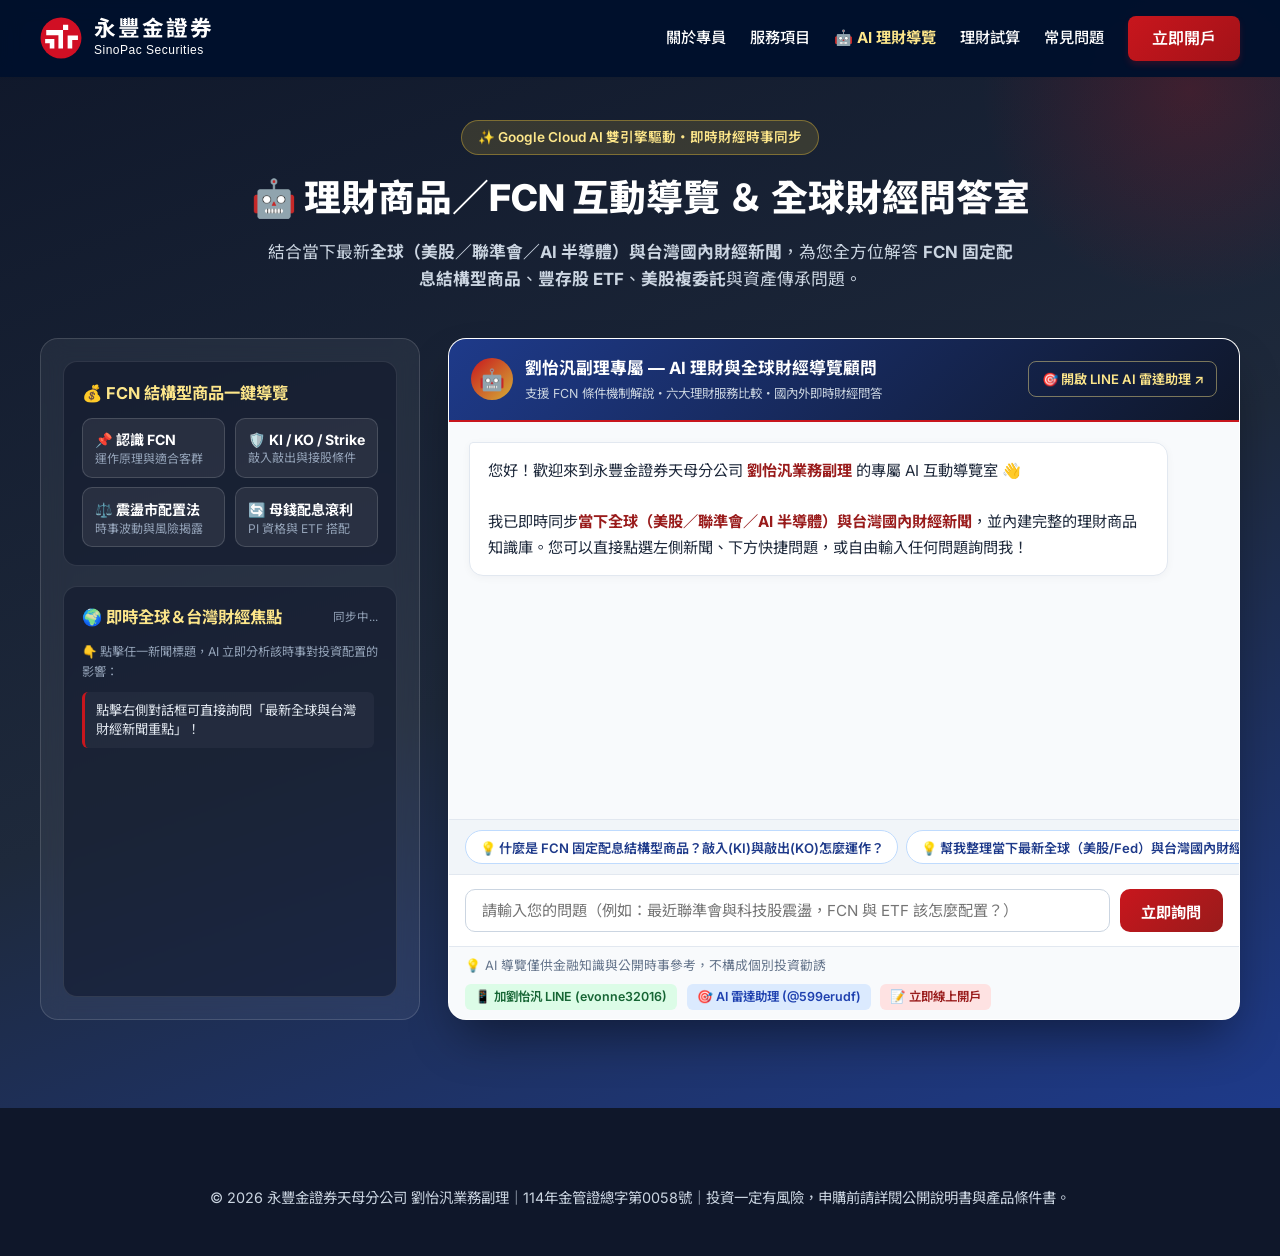
==== ai_advisor.html @ 530263ec "feat: add AI Radar Assistant hero CTA, inline & fullpage FCN/news AI advisor, and subpage widget" ====
<!DOCTYPE html>
<html lang="zh-TW">
<head>
    <meta charset="utf-8"/>
    <meta content="width=device-width, initial-scale=1.0" name="viewport"/>
    <title>AI 理財商品／FCN 互動導覽 ＆ 全球財經時事問答 | 永豐金證券天母分公司 - 劉怡汎業務副理</title>
    <meta content="永豐金證券天母分公司劉怡汎業務副理專屬 AI 理財互動導覽室。即時整合全球與台灣最新財經新聞時事，深度解析 FCN 固定配息結構型商品（KI敲入/KO敲出/執行價機制）、豐存股 ETF 定期定額與海外美股複委託。" name="description"/>
    <link href="https://fonts.googleapis.com" rel="preconnect"/>
    <link crossorigin="" href="https://fonts.gstatic.com" rel="preconnect"/>
    <link href="https://fonts.googleapis.com/css2?family=Inter:wght@400;500;600;800&amp;family=Noto+Sans+TC:wght@400;500;700;900&amp;display=swap" rel="stylesheet"/>
    <link href="styles.css" rel="stylesheet"/>
    <link href="advisor_ai.css" rel="stylesheet"/>
    <link rel="canonical" href="https://howard7199.github.io/financial-advisor/ai_advisor.html"/>
</head>
<body>
    <nav class="navbar" id="navbar">
        <div class="nav-container">
            <a class="logo-link" href="index.html" style="display: flex; align-items: center; text-decoration: none; gap: 12px;">
                <img alt="永豐金證券" src="images/sinopac_logo.svg" style="height: 42px;"/>
                <div style="display: flex; flex-direction: column; justify-content: center; align-items: flex-start;">
                    <span style="font-weight: 700; font-size: 1.35rem; color: #ffffff; letter-spacing: 2px; line-height: 1.1;">永豐金證券</span>
                    <span style="font-size: 0.75rem; color: #ffffff; letter-spacing: 0.5px; font-weight: 500; font-family: 'Arial', sans-serif;">SinoPac Securities</span>
                </div>
            </a>
            <div class="nav-menu" id="navMenu">
                <a class="nav-link" href="index.html#about">關於專員</a>
                <a class="nav-link" href="index.html#services">服務項目</a>
                <a class="nav-link nav-ai-link" href="ai_advisor.html">🤖 AI 理財導覽</a>
                <a class="nav-link" href="index.html#calculator">理財試算</a>
                <a class="nav-link" href="index.html#faq">常見問題</a>
                <a class="nav-cta" href="online_open.html">立即開戶</a>
            </div>
        </div>
    </nav>

    <section class="ai-advisor-section" id="inline-ai-chat" style="padding-top: 7.5rem; min-height: calc(100vh - 120px);">
        <div class="container">
            <div class="ai-advisor-header">
                <div class="ai-advisor-badge">✨ Google Cloud AI 雙引擎驅動・即時財經時事同步</div>
                <h1 class="ai-advisor-title">🤖 理財商品／FCN 互動導覽 ＆ 全球財經問答室</h1>
                <p class="ai-advisor-subtitle">
                    結合當下最新<strong>全球（美股／聯準會／AI 半導體）與台灣國內財經新聞</strong>，為您全方位解答 <strong>FCN 固定配息結構型商品</strong>、<strong>豐存股 ETF</strong>、<strong>美股複委託</strong>與資產傳承問題。
                </p>
            </div>

            <div class="ai-workspace-grid">
                <div class="ai-side-panel">
                    <div class="ai-panel-card">
                        <h3>💰 FCN 結構型商品一鍵導覽</h3>
                        <div class="fcn-mini-terms">
                            <button type="button" class="fcn-term-btn" data-ai-prompt="請用白話文完整介紹什麼是 FCN 固定配息結構型商品？適合什麼樣的投資人與市場環境？">
                                <strong>📌 認識 FCN</strong>
                                <span>運作原理與適合客群</span>
                            </button>
                            <button type="button" class="fcn-term-btn" data-ai-prompt="請詳細解釋 FCN 的執行價(Strike)、敲出價(KO提前出場)與敲入價(KI下限保護)分別是什麼意思？什麼情況下會接到股票？">
                                <strong>🛡️ KI / KO / Strike</strong>
                                <span>敲入敲出與接股條件</span>
                            </button>
                            <button type="button" class="fcn-term-btn" data-ai-prompt="在近期全球科技股與聯準會利率震盪環境下，配置 FCN 在挑選連結標的與設定 KI 保護價時要注意什麼風險？">
                                <strong>⚖️ 震盪市配置法</strong>
                                <span>時事波動與風險揭露</span>
                            </button>
                            <button type="button" class="fcn-term-btn" data-ai-prompt="什麼是把 FCN 每月配息轉投入豐存股定期定額的『母錢領息、子錢滾利』雙引擎策略？申購 FCN 需要什麼專業投資人(PI)資格？">
                                <strong>🔄 母錢配息滾利</strong>
                                <span>PI 資格與 ETF 搭配</span>
                            </button>
                        </div>
                    </div>

                    <div class="ai-panel-card" style="flex:1;">
                        <h3>
                            <span>🌍 即時全球＆台灣財經焦點</span>
                            <span id="live-news-stamp" style="font-size:0.72rem;color:#94A3B8;font-weight:400;">同步中...</span>
                        </h3>
                        <p style="margin:0 0 0.65rem 0;font-size:0.76rem;color:#94A3B8;">👇 點擊任一新聞標題，AI 立即分析該時事對投資配置的影響：</p>
                        <div class="news-live-list" id="live-news-list">
                            <div class="news-live-item">正在載入最新美股、聯準會與台股即時新聞...</div>
                        </div>
                    </div>
                </div>

                <div class="ai-chat-card" style="height: 680px;">
                    <div class="ai-chat-topbar">
                        <div class="ai-chat-topbar-info">
                            <div class="ai-avatar-circle">🤖</div>
                            <div>
                                <h4>劉怡汎副理專屬 — AI 理財與全球財經導覽顧問</h4>
                                <p>支援 FCN 條件機制解說・六大理財服務比較・國內外即時財經問答</p>
                            </div>
                        </div>
                        <a href="https://line.me/R/ti/p/@599erudf" target="_blank" rel="noopener" class="ai-fullscreen-link">🎯 開啟 LINE AI 雷達助理 ↗</a>
                    </div>

                    <div class="ai-messages-box" id="inline-ai-messages">
                        <div class="ai-msg ai-msg-bot">
                            您好！歡迎來到永豐金證券天母分公司 <strong>劉怡汎業務副理</strong> 的專屬 AI 互動導覽室 👋<br><br>
                            我已即時同步<strong>當下全球（美股／聯準會／AI 半導體）與台灣國內財經新聞</strong>，並內建完整的理財商品知識庫。您可以直接點選左側新聞、下方快捷問題，或自由輸入任何問題詢問我！
                        </div>
                    </div>

                    <div class="ai-chips-bar" id="inline-ai-chips"></div>

                    <div class="ai-input-area">
                        <input type="text" class="ai-input-field" id="inline-ai-input" placeholder="請輸入您的問題（例如：最近聯準會與科技股震盪，FCN 與 ETF 該怎麼配置？）" />
                        <button type="button" class="ai-send-btn" id="inline-ai-send">立即詢問</button>
                    </div>

                    <div class="ai-bottom-actions">
                        <span style="color:#64748B;">💡 AI 導覽僅供金融知識與公開時事參考，不構成個別投資勸誘</span>
                        <div class="ai-bottom-links">
                            <a class="ai-mini-cta ai-mini-cta-line" href="https://line.me/ti/p/~evonne32016" target="_blank" rel="noopener">📱 加劉怡汎 LINE (evonne32016)</a>
                            <a class="ai-mini-cta ai-mini-cta-radar" href="https://line.me/R/ti/p/@599erudf" target="_blank" rel="noopener">🎯 AI 雷達助理 (@599erudf)</a>
                            <a class="ai-mini-cta ai-mini-cta-open" href="online_open.html">📝 立即線上開戶</a>
                        </div>
                    </div>
                </div>
            </div>
        </div>
    </section>

    <footer class="footer">
        <div class="container">
            <div class="footer-bottom" style="border-top:none;padding-top:0;">
                <p>© 2026 永豐金證券天母分公司 劉怡汎業務副理｜114年金管證總字第0058號｜投資一定有風險，申購前請詳閱公開說明書與產品條件書。</p>
            </div>
        </div>
    </footer>

    <script src="advisor_ai.js"></script>
</body>
</html>
---- styles.css ----
/* --- Global & Typography --- */
:root {
    --primary-red: #C8161D;
    --primary-red-hover: #A31218;
    --primary-blue: #1E3A8A; /* Deep Blue for contrast/trust */
    --accent-gold: #D4AF37;  /* Gold for premium feel */
    --bg-light: #F8FAFC;
    --bg-white: #FFFFFF;
    --text-main: #1F2937;
    --text-muted: #6B7280;
    --glass-bg: rgba(255, 255, 255, 0.85);
    --glass-border: rgba(255, 255, 255, 0.3);
    --shadow-soft: 0 10px 25px -5px rgba(0, 0, 0, 0.05), 0 8px 10px -6px rgba(0, 0, 0, 0.01);
    --shadow-hover: 0 20px 25px -5px rgba(0, 0, 0, 0.1), 0 10px 10px -5px rgba(0, 0, 0, 0.04);
}

html {
    scroll-behavior: smooth;
}

body {
    font-family: 'Inter', 'Noto Sans TC', sans-serif;
    margin: 0;
    padding: 0;
    background-color: var(--bg-light);
    color: var(--text-main);
    line-height: 1.6;
}

.container {
    max-width: 1200px;
    margin: 0 auto;
    padding: 0 20px;
}

/* Glassmorphism Utilities */
.glass {
    background: var(--glass-bg);
    backdrop-filter: blur(12px);
    -webkit-backdrop-filter: blur(12px);
    border: 1px solid var(--glass-border);
}

/* --- Navigation --- */
.navbar {
    position: fixed;
    width: 100%;
    top: 0;
    z-index: 1000;
    transition: all 0.3s ease;
    background: rgba(0, 17, 44, 0.98);
    backdrop-filter: blur(10px);
    box-shadow: 0 1px 3px rgba(0,0,0,0.05);
}

.nav-container {
    display: flex;
    justify-content: space-between;
    align-items: center;
    padding: 1rem 2rem;
    max-width: 1200px;
    margin: 0 auto;
}

.logo-img-small {
    height: 45px;
    width: auto;
}

.nav-menu {
    display: flex;
    align-items: center;
    gap: 1.5rem;
}

.nav-link {
    color: #ffffff;
    text-decoration: none;
    font-weight: 500;
    font-size: 0.95rem;
    transition: color 0.3s ease;
    position: relative;
}

.nav-link::after {
    content: '';
    position: absolute;
    width: 0;
    height: 2px;
    bottom: -4px;
    left: 0;
    background-color: var(--primary-red);
    transition: width 0.3s ease;
}

.nav-link:hover {
    color: #f1f5f9;
}

.nav-link:hover::after {
    width: 100%;
}

.nav-cta {
    background: linear-gradient(135deg, var(--primary-red) 0%, var(--primary-red-hover) 100%);
    color: #fff;
    padding: 0.6rem 1.5rem;
    border-radius: 8px;
    text-decoration: none;
    font-weight: 600;
    box-shadow: 0 4px 6px rgba(200, 22, 29, 0.2);
    transition: transform 0.3s ease, box-shadow 0.3s ease;
}

.nav-cta:hover {
    transform: translateY(-2px);
    box-shadow: 0 6px 12px rgba(200, 22, 29, 0.3);
    color: #fff;
}

/* --- Hero Section --- */
.hero {
    position: relative;
    padding: 10rem 0 6rem;
    background: linear-gradient(135deg, #ffffff 0%, #f0f4f8 100%);
    overflow: hidden;
}

.hero::before {
    content: '';
    position: absolute;
    top: -10%;
    right: -5%;
    width: 500px;
    height: 500px;
    background: radial-gradient(circle, rgba(30, 58, 138, 0.05) 0%, transparent 70%);
    border-radius: 50%;
    z-index: 0;
}

.hero-content {
    position: relative;
    z-index: 1;
    display: flex;
    align-items: center;
    justify-content: space-between;
    gap: 4rem;
}

.hero-text {
    flex: 1;
    max-width: 600px;
    animation: fadeUp 0.8s ease-out;
}

.hero-badges {
    margin-bottom: 1rem;
    display: flex;
    gap: 0.5rem;
}

.badge {
    padding: 0.3rem 0.8rem;
    border-radius: 20px;
    font-size: 0.8rem;
    font-weight: 600;
}

.badge-sinopac { background-color: rgba(200, 22, 29, 0.1); color: var(--primary-red); }
.badge-tianmu { background-color: rgba(30, 58, 138, 0.1); color: var(--primary-blue); }
.badge-service { background-color: rgba(212, 175, 55, 0.15); color: #B49020; }

.hero-title {
    margin: 0 0 1.5rem 0;
}

.title-highlight {
    display: block;
    font-size: 1.2rem;
    color: var(--primary-blue);
    font-weight: 600;
    margin-bottom: 0.5rem;
    letter-spacing: 1px;
}

.title-main {
    display: block;
    font-size: 3.5rem;
    font-weight: 800;
    color: var(--text-main);
    line-height: 1.2;
    background: linear-gradient(to right, var(--primary-blue), var(--primary-red));
    -webkit-background-clip: text;
    -webkit-text-fill-color: transparent;
}

.title-sub {
    display: block;
    font-size: 1.5rem;
    color: var(--text-muted);
    margin-top: 0.5rem;
    font-weight: 500;
}

.hero-description {
    font-size: 1.1rem;
    color: var(--text-muted);
    margin-bottom: 2rem;
}

.hero-contact {
    display: flex;
    flex-wrap: wrap;
    gap: 1.5rem;
    margin-bottom: 2.5rem;
    background: rgba(255,255,255,0.6);
    padding: 1rem;
    border-radius: 12px;
    border: 1px solid rgba(255,255,255,0.8);
}

.contact-item {
    display: flex;
    align-items: center;
    gap: 0.5rem;
}

.contact-item a {
    color: var(--text-main);
    text-decoration: none;
    font-weight: 500;
    transition: color 0.3s ease;
}

.contact-item a:hover {
    color: var(--primary-red);
}

.hero-cta {
    display: flex;
    gap: 1rem;
}

.btn {
    padding: 0.8rem 2rem;
    border-radius: 8px;
    font-weight: 600;
    text-decoration: none;
    text-align: center;
    transition: all 0.3s ease;
    cursor: pointer;
    display: inline-block;
}

.btn-primary {
    background: linear-gradient(135deg, var(--primary-red), var(--primary-red-hover));
    color: #fff;
    box-shadow: 0 4px 10px rgba(200, 22, 29, 0.25);
    border: none;
}

.btn-primary:hover {
    transform: translateY(-3px);
    box-shadow: 0 6px 15px rgba(200, 22, 29, 0.35);
}

.btn-outline {
    background: transparent;
    color: var(--primary-blue);
    border: 2px solid var(--primary-blue);
}

.btn-outline:hover {
    background: var(--primary-blue);
    color: #fff;
}

.hero-image {
    flex: 1;
    display: flex;
    justify-content: center;
    position: relative;
    animation: fadeIn 1s ease-out 0.3s both;
}

.image-container {
    position: relative;
    width: 100%;
    max-width: 450px;
}

.image-container::after {
    content: '';
    position: absolute;
    bottom: -20px;
    right: -20px;
    width: 100%;
    height: 100%;
    border: 2px solid var(--accent-gold);
    border-radius: 20px;
    z-index: -1;
}

.portrait-image {
    width: 100%;
    border-radius: 20px;
    box-shadow: var(--shadow-hover);
    object-fit: cover;
}

/* --- About Section --- */
.about {
    padding: 6rem 0;
    background-color: var(--bg-white);
}

.section-header {
    text-align: center;
    margin-bottom: 4rem;
}

.section-title {
    font-size: 2.5rem;
    color: var(--primary-blue);
    margin-bottom: 1rem;
    position: relative;
    display: inline-block;
}

.section-title::after {
    content: '';
    position: absolute;
    bottom: -10px;
    left: 50%;
    transform: translateX(-50%);
    width: 60px;
    height: 3px;
    background-color: var(--primary-red);
    border-radius: 2px;
}

.section-subtitle {
    font-size: 1.1rem;
    color: var(--text-muted);
}

.about-grid {
    display: grid;
    grid-template-columns: 1fr 1fr;
    gap: 4rem;
    align-items: center;
}

.timeline-box {
    background: var(--bg-light);
    border-radius: 16px;
    padding: 2.5rem;
    box-shadow: var(--shadow-soft);
    border-left: 4px solid var(--accent-gold);
}

.timeline-item {
    margin-bottom: 1.5rem;
    position: relative;
    padding-left: 2rem;
}

.timeline-item::before {
    content: '✦';
    position: absolute;
    left: 0;
    top: 0;
    color: var(--accent-gold);
}

.timeline-item h4 {
    margin: 0 0 0.5rem 0;
    color: var(--primary-blue);
    font-size: 1.1rem;
}

.timeline-item p {
    margin: 0;
    color: var(--text-muted);
    font-size: 0.95rem;
}

/* --- Services Section --- */
.services {
    padding: 6rem 0;
    background-color: var(--bg-light);
}

.services-grid {
    display: grid;
    grid-template-columns: repeat(auto-fit, minmax(320px, 1fr));
    gap: 2.5rem;
}

.service-card {
    background: var(--bg-white);
    padding: 2.5rem;
    border-radius: 16px;
    box-shadow: var(--shadow-soft);
    transition: all 0.4s ease;
    border-top: 4px solid transparent;
    display: flex;
    flex-direction: column;
}

.service-card:hover {
    transform: translateY(-10px);
    box-shadow: var(--shadow-hover);
    border-top-color: var(--primary-red);
}

.service-icon {
    font-size: 3rem;
    margin-bottom: 1.5rem;
    display: inline-block;
    padding: 1rem;
    background: rgba(30, 58, 138, 0.05);
    border-radius: 12px;
}

.service-title {
    font-size: 1.4rem;
    color: var(--primary-blue);
    margin-top: 0;
    margin-bottom: 1rem;
}

.service-description {
    color: var(--text-muted);
    margin-bottom: 1.5rem;
    flex-grow: 1;
}

.service-features {
    list-style: none;
    padding: 0;
    margin-bottom: 2rem;
}

.service-features li {
    margin-bottom: 0.5rem;
    color: var(--text-main);
    font-size: 0.95rem;
    display: flex;
    align-items: center;
    gap: 0.5rem;
}

.service-features li::before {
    content: '✓';
    color: var(--primary-red);
    font-weight: bold;
}

/* --- Calculator Section --- */
.calculator-section {
    padding: 6rem 0;
    background: linear-gradient(135deg, var(--primary-blue), #1e293b);
    color: #fff;
}

.calculator-wrapper {
    background: rgba(255, 255, 255, 0.1);
    backdrop-filter: blur(10px);
    border-radius: 20px;
    padding: 3rem;
    border: 1px solid rgba(255, 255, 255, 0.2);
    display: grid;
    grid-template-columns: 1fr 1fr;
    gap: 4rem;
    align-items: center;
}

.calc-info h2 {
    font-size: 2.2rem;
    margin-bottom: 1rem;
}

.calc-info p {
    color: #cbd5e1;
    font-size: 1.1rem;
    margin-bottom: 2rem;
}

.calc-form {
    background: #fff;
    padding: 2rem;
    border-radius: 16px;
    color: var(--text-main);
}

.form-group {
    margin-bottom: 1.5rem;
}

.form-group label {
    display: block;
    font-weight: 600;
    margin-bottom: 0.5rem;
}

.form-group input {
    width: 100%;
    padding: 0.8rem;
    border: 1px solid #e2e8f0;
    border-radius: 8px;
    font-size: 1rem;
    box-sizing: border-box;
}

#calc-result {
    margin-top: 1.5rem;
    padding: 1.5rem;
    background: rgba(30, 58, 138, 0.05);
    border-radius: 8px;
    text-align: center;
    font-size: 1.2rem;
    font-weight: bold;
    color: var(--primary-red);
}

/* --- FAQ Section --- */
.faq-section {
    padding: 6rem 0;
    background-color: var(--bg-white);
}

.faq-container {
    max-width: 800px;
    margin: 0 auto;
}

.faq-item {
    border-bottom: 1px solid #e2e8f0;
    padding: 1.5rem 0;
}

.faq-question {
    font-size: 1.2rem;
    font-weight: 600;
    color: var(--primary-blue);
    cursor: pointer;
    display: flex;
    justify-content: space-between;
    align-items: center;
}

.faq-answer {
    max-height: 0;
    overflow: hidden;
    transition: max-height 0.3s ease;
    color: var(--text-muted);
    margin-top: 0;
}

.faq-item.active .faq-answer {
    max-height: 200px;
    margin-top: 1rem;
}

.faq-item.active .faq-toggle {
    transform: rotate(45deg);
}

.faq-toggle {
    transition: transform 0.3s ease;
    font-size: 1.5rem;
    color: var(--primary-red);
}

/* --- Footer --- */
.footer {
    background-color: #0f172a;
    color: #cbd5e1;
    padding: 4rem 0 2rem;
}

.footer-content {
    display: grid;
    grid-template-columns: repeat(auto-fit, minmax(250px, 1fr));
    gap: 3rem;
    margin-bottom: 3rem;
}

.footer-section h4 {
    color: #fff;
    font-size: 1.2rem;
    margin-bottom: 1.5rem;
}

.footer-section a {
    color: #cbd5e1;
    text-decoration: none;
    transition: color 0.3s ease;
    display: block;
    margin-bottom: 0.5rem;
}

.footer-section a:hover {
    color: var(--accent-gold);
}

.footer-bottom {
    text-align: center;
    border-top: 1px solid rgba(255,255,255,0.1);
    padding-top: 2rem;
    font-size: 0.9rem;
}

/* --- Animations --- */
@keyframes fadeUp {
    from { opacity: 0; transform: translateY(20px); }
    to { opacity: 1; transform: translateY(0); }
}

@keyframes fadeIn {
    from { opacity: 0; }
    to { opacity: 1; }
}

/* --- Responsive --- */
@media (max-width: 992px) {
    .nav-menu {
        display: none;
    }
    .hero-content, .about-grid, .calculator-wrapper {
        flex-direction: column;
        grid-template-columns: 1fr;
    }
    .title-main { font-size: 2.8rem; }
    .hero { padding: 8rem 0 4rem; }
}


/* --- Premium Sub-page Styles --- */
.product-page-hero {
    padding: 6rem 0 6rem;
    background: linear-gradient(135deg, var(--primary-blue) 0%, #0f172a 100%);
    color: #fff;
    text-align: center;
    position: relative;
    overflow: hidden;
    margin-top: -100px; /* offset the body padding */
}

.product-page-hero::before {
    content: '';
    position: absolute;
    top: -50%;
    left: -10%;
    width: 400px;
    height: 400px;
    background: radial-gradient(circle, rgba(200, 22, 29, 0.2) 0%, transparent 70%);
    border-radius: 50%;
}

.product-page-hero-title {
    font-size: 3rem;
    font-weight: 800;
    margin-bottom: 1rem;
    position: relative;
    z-index: 1;
}

.product-page-hero-subtitle {
    font-size: 1.2rem;
    color: #cbd5e1;
    position: relative;
    z-index: 1;
}

.product-page-main {
    margin-top: -4rem;
    position: relative;
    z-index: 10;
    margin-bottom: 6rem;
}

.product-page-content-card {
    background: var(--bg-white);
    padding: 4rem;
    border-radius: 20px;
    box-shadow: 0 25px 50px -12px rgba(0, 0, 0, 0.1);
    border: 1px solid rgba(255, 255, 255, 0.8);
}

.product-page-h3 {
    font-size: 1.8rem;
    color: var(--primary-blue);
    margin-top: 3rem;
    margin-bottom: 1.5rem;
    padding-bottom: 0.5rem;
    border-bottom: 2px solid #e2e8f0;
    position: relative;
}

.product-page-h3::after {
    content: '';
    position: absolute;
    left: 0;
    bottom: -2px;
    width: 60px;
    height: 2px;
    background-color: var(--primary-red);
}

.product-page-text {
    font-size: 1.1rem;
    color: var(--text-muted);
    line-height: 1.8;
    margin-bottom: 1.5rem;
}

.product-page-ul {
    list-style: none;
    padding: 0;
    margin-bottom: 2rem;
}

.product-page-ul li {
    position: relative;
    padding-left: 2rem;
    margin-bottom: 1rem;
    font-size: 1.05rem;
    color: var(--text-main);
    line-height: 1.6;
}

.product-page-ul li::before {
    content: '✓';
    position: absolute;
    left: 0;
    color: var(--primary-red);
    font-weight: bold;
    font-size: 1.2rem;
}

.product-page-image {
    width: 100%;
    max-width: 800px;
    border-radius: 12px;
    box-shadow: var(--shadow-soft);
    margin: 2rem auto;
    display: block;
}

.product-page-cta {
    text-align: center;
    margin-top: 4rem;
    padding-top: 3rem;
    border-top: 1px solid #e2e8f0;
}

.product-page-cta h3 {
    font-size: 1.5rem;
    color: var(--primary-blue);
    margin-bottom: 1.5rem;
}

@media (max-width: 768px) {
    .product-page-content-card {
        padding: 2rem;
    }
    .product-page-hero-title {
        font-size: 2.2rem;
    }
}

/* --- ETF Page Specific Styles --- */
.premium-table-wrapper {
    overflow-x: auto;
    margin: 2rem 0;
    border-radius: 12px;
    box-shadow: 0 4px 15px rgba(0, 0, 0, 0.05);
    border: 1px solid #e2e8f0;
}
.premium-table {
    width: 100%;
    border-collapse: collapse;
    background: white;
}
.premium-table th {
    background: linear-gradient(135deg, var(--primary-blue), #2a4365);
    color: white;
    padding: 1.2rem 1rem;
    text-align: left;
    font-weight: 600;
}
.premium-table td {
    padding: 1.2rem 1rem;
    border-bottom: 1px solid #e2e8f0;
    color: #334155;
    font-size: 1.05rem;
}
.premium-table tr:last-child td {
    border-bottom: none;
}
.premium-table tr:hover td {
    background-color: #f8fafc;
}
.rank-badge {
    display: inline-block;
    width: 32px;
    height: 32px;
    line-height: 32px;
    text-align: center;
    border-radius: 50%;
    background: var(--primary-red);
    color: white;
    font-weight: bold;
}
.rank-1 { background: #D4AF37; } /* Gold */
.rank-2 { background: #94a3b8; } /* Silver */
.rank-3 { background: #CD7F32; } /* Bronze */
.ticker {
    font-weight: 700;
    color: var(--primary-blue);
    background: #f1f5f9;
    padding: 0.2rem 0.5rem;
    border-radius: 4px;
    margin-right: 8px;
}

/* --- Step Timeline --- */
.timeline {
    position: relative;
    max-width: 800px;
    margin: 3rem 0;
    padding: 0;
    list-style: none;
}
.timeline::before {
    content: '';
    position: absolute;
    top: 0;
    bottom: 0;
    left: 20px;
    width: 4px;
    background: #e2e8f0;
    border-radius: 4px;
}
.timeline-item {
    position: relative;
    padding-left: 60px;
    margin-bottom: 2.5rem;
}
.timeline-item:last-child {
    margin-bottom: 0;
}
.timeline-icon {
    position: absolute;
    left: 0;
    top: 0;
    width: 44px;
    height: 44px;
    background: var(--primary-red);
    border-radius: 50%;
    display: flex;
    align-items: center;
    justify-content: center;
    color: white;
    font-weight: bold;
    font-size: 1.2rem;
    box-shadow: 0 0 0 4px white, inset 0 2px 0 rgba(0,0,0,0.08);
}
.timeline-content {
    background: #f8fafc;
    padding: 1.5rem;
    border-radius: 12px;
    border: 1px solid #e2e8f0;
    position: relative;
}
.timeline-content::before {
    content: '';
    position: absolute;
    top: 16px;
    left: -8px;
    width: 16px;
    height: 16px;
    background: #f8fafc;
    border-left: 1px solid #e2e8f0;
    border-bottom: 1px solid #e2e8f0;
    transform: rotate(45deg);
}
.timeline-title {
    font-size: 1.2rem;
    color: var(--primary-blue);
    margin-bottom: 0.5rem;
    font-weight: 700;
}

.logo-img-small { height: 35px; width: auto; object-fit: contain; vertical-align: middle; margin-top: 5px; }

/* Fix for left-aligned section titles in product pages */
.product-page-content-card .section-title {
    display: block;
    text-align: left;
}

.product-page-content-card .section-title::after {
    left: 0;
    transform: none;
    background: linear-gradient(90deg, var(--primary-gold), transparent);
    width: 120px;
    height: 4px;
}
---- advisor_ai.css ----
/* === 永豐金證券 劉怡汎業務副理 — AI 理財與 FCN 互動導覽樣式 === */

.hero-cta {
    flex-wrap: wrap;
}

.btn-ai-radar {
    background: linear-gradient(135deg, #1E3A8A 0%, #3730A3 65%, #0F766E 100%);
    color: #ffffff !important;
    border: 1px solid rgba(212, 175, 55, 0.55);
    box-shadow: 0 4px 14px rgba(30, 58, 138, 0.28);
    display: inline-flex;
    align-items: center;
    justify-content: center;
    gap: 0.45rem;
    position: relative;
}

.btn-ai-radar:hover {
    transform: translateY(-3px);
    box-shadow: 0 8px 20px rgba(30, 58, 138, 0.4);
    filter: brightness(1.06);
}

.nav-ai-link {
    color: #FDE68A !important;
    font-weight: 700 !important;
    display: inline-flex;
    align-items: center;
    gap: 4px;
}

/* --- 首頁與獨立頁 AI 互動導覽專區 --- */
.ai-advisor-section {
    padding: 5.5rem 0;
    background: linear-gradient(160deg, #0F172A 0%, #1E293B 55%, #1E3A8A 100%);
    color: #F8FAFC;
    position: relative;
    overflow: hidden;
}

.ai-advisor-section::before {
    content: '';
    position: absolute;
    top: -120px;
    right: -120px;
    width: 420px;
    height: 420px;
    background: radial-gradient(circle, rgba(200, 22, 29, 0.22) 0%, transparent 70%);
    border-radius: 50%;
    pointer-events: none;
}

.ai-advisor-header {
    text-align: center;
    margin-bottom: 2.8rem;
}

.ai-advisor-badge {
    display: inline-flex;
    align-items: center;
    gap: 6px;
    background: rgba(212, 175, 55, 0.18);
    color: #FDE68A;
    border: 1px solid rgba(212, 175, 55, 0.45);
    padding: 0.35rem 1rem;
    border-radius: 999px;
    font-size: 0.85rem;
    font-weight: 600;
    margin-bottom: 0.9rem;
}

.ai-advisor-title {
    font-size: 2.3rem;
    font-weight: 800;
    color: #FFFFFF;
    margin: 0 0 0.7rem 0;
}

.ai-advisor-subtitle {
    color: #CBD5E1;
    font-size: 1.05rem;
    max-width: 760px;
    margin: 0 auto;
}

.ai-workspace-grid {
    display: grid;
    grid-template-columns: 380px 1fr;
    gap: 1.75rem;
    align-items: stretch;
}

.ai-side-panel {
    background: rgba(255, 255, 255, 0.06);
    border: 1px solid rgba(255, 255, 255, 0.14);
    border-radius: 18px;
    padding: 1.4rem;
    display: flex;
    flex-direction: column;
    gap: 1.25rem;
    backdrop-filter: blur(12px);
}

.ai-panel-card {
    background: rgba(15, 23, 42, 0.55);
    border: 1px solid rgba(255, 255, 255, 0.1);
    border-radius: 14px;
    padding: 1.1rem;
}

.ai-panel-card h3 {
    margin: 0 0 0.75rem 0;
    font-size: 1.02rem;
    color: #FDE68A;
    display: flex;
    align-items: center;
    justify-content: space-between;
}

.fcn-mini-terms {
    display: grid;
    grid-template-columns: 1fr 1fr;
    gap: 0.6rem;
}

.fcn-term-btn {
    background: rgba(255, 255, 255, 0.07);
    border: 1px solid rgba(255, 255, 255, 0.15);
    border-radius: 10px;
    padding: 0.65rem 0.75rem;
    color: #F1F5F9;
    text-align: left;
    cursor: pointer;
    transition: all 0.2s ease;
    font-family: inherit;
}

.fcn-term-btn:hover {
    background: rgba(200, 22, 29, 0.28);
    border-color: rgba(248, 113, 113, 0.6);
    transform: translateY(-2px);
}

.fcn-term-btn strong {
    display: block;
    font-size: 0.88rem;
    color: #FFFFFF;
}

.fcn-term-btn span {
    font-size: 0.75rem;
    color: #94A3B8;
}

.news-live-list {
    display: flex;
    flex-direction: column;
    gap: 0.6rem;
    max-height: 290px;
    overflow-y: auto;
    padding-right: 4px;
}

.news-live-item {
    background: rgba(255, 255, 255, 0.04);
    border-left: 3px solid #C8161D;
    border-radius: 6px;
    padding: 0.55rem 0.7rem;
    font-size: 0.83rem;
    color: #E2E8F0;
    cursor: pointer;
    transition: background 0.2s ease;
    line-height: 1.45;
}

.news-live-item:hover {
    background: rgba(255, 255, 255, 0.12);
}

.news-live-cat {
    font-size: 0.72rem;
    color: #93C5FD;
    font-weight: 600;
    display: block;
    margin-bottom: 2px;
}

.ai-chat-card {
    background: #FFFFFF;
    color: #1E293B;
    border-radius: 18px;
    box-shadow: 0 25px 50px -12px rgba(0, 0, 0, 0.45);
    display: flex;
    flex-direction: column;
    height: 640px;
    overflow: hidden;
    border: 1px solid rgba(255, 255, 255, 0.2);
}

.ai-chat-topbar {
    background: linear-gradient(135deg, #1E3A8A 0%, #0F172A 100%);
    color: #FFFFFF;
    padding: 1rem 1.35rem;
    display: flex;
    align-items: center;
    justify-content: space-between;
    gap: 1rem;
    border-bottom: 2px solid #C8161D;
}

.ai-chat-topbar-info {
    display: flex;
    align-items: center;
    gap: 0.8rem;
}

.ai-avatar-circle {
    width: 42px;
    height: 42px;
    border-radius: 50%;
    background: linear-gradient(135deg, #C8161D, #D4AF37);
    display: flex;
    align-items: center;
    justify-content: center;
    font-size: 1.3rem;
    flex-shrink: 0;
}

.ai-chat-topbar h4 {
    margin: 0;
    font-size: 1.05rem;
    font-weight: 700;
}

.ai-chat-topbar p {
    margin: 2px 0 0 0;
    font-size: 0.78rem;
    color: #CBD5E1;
}

.ai-fullscreen-link {
    color: #FDE68A;
    text-decoration: none;
    font-size: 0.82rem;
    font-weight: 600;
    padding: 0.4rem 0.8rem;
    border: 1px solid rgba(253, 230, 138, 0.45);
    border-radius: 8px;
    white-space: nowrap;
    transition: all 0.2s;
}

.ai-fullscreen-link:hover {
    background: rgba(253, 230, 138, 0.15);
}

.ai-messages-box {
    flex: 1;
    overflow-y: auto;
    padding: 1.25rem;
    background: #F8FAFC;
    display: flex;
    flex-direction: column;
    gap: 1rem;
}

.ai-msg {
    max-width: 88%;
    padding: 0.95rem 1.15rem;
    border-radius: 14px;
    font-size: 0.95rem;
    line-height: 1.68;
    word-break: break-word;
}

.ai-msg-bot {
    align-self: flex-start;
    background: #FFFFFF;
    color: #1E293B;
    border: 1px solid #E2E8F0;
    border-top-left-radius: 4px;
    box-shadow: 0 2px 8px rgba(15, 23, 42, 0.04);
}

.ai-msg-user {
    align-self: flex-end;
    background: linear-gradient(135deg, #1E3A8A, #2563EB);
    color: #FFFFFF;
    border-top-right-radius: 4px;
}

.ai-msg-bot h3, .ai-msg-bot h4 {
    color: #1E3A8A;
    margin: 0.8rem 0 0.4rem 0;
    font-size: 1rem;
}

.ai-msg-bot ul, .ai-msg-bot ol {
    margin: 0.4rem 0;
    padding-left: 1.3rem;
}

.ai-msg-bot li {
    margin-bottom: 0.3rem;
}

.ai-msg-bot strong {
    color: #991B1B;
}

.ai-msg-sources {
    margin-top: 0.7rem;
    padding-top: 0.55rem;
    border-top: 1px dashed #CBD5E1;
    display: flex;
    flex-wrap: wrap;
    gap: 0.4rem;
    font-size: 0.74rem;
    color: #64748B;
}

.ai-source-tag {
    background: #EFF6FF;
    color: #1E40AF;
    padding: 2px 8px;
    border-radius: 999px;
    font-weight: 500;
}

.ai-chips-bar {
    padding: 0.65rem 1rem;
    background: #F1F5F9;
    border-top: 1px solid #E2E8F0;
    display: flex;
    gap: 0.5rem;
    overflow-x: auto;
    white-space: nowrap;
}

.ai-chip-btn {
    background: #FFFFFF;
    color: #1E3A8A;
    border: 1px solid #BFDBFE;
    border-radius: 999px;
    padding: 0.4rem 0.85rem;
    font-size: 0.82rem;
    font-weight: 600;
    cursor: pointer;
    transition: all 0.2s ease;
    font-family: inherit;
    flex-shrink: 0;
}

.ai-chip-btn:hover {
    background: #1E3A8A;
    color: #FFFFFF;
    border-color: #1E3A8A;
}

.ai-input-area {
    padding: 0.85rem 1rem;
    background: #FFFFFF;
    border-top: 1px solid #E2E8F0;
    display: flex;
    gap: 0.6rem;
}

.ai-input-field {
    flex: 1;
    border: 1.5px solid #CBD5E1;
    border-radius: 10px;
    padding: 0.7rem 1rem;
    font-size: 0.95rem;
    font-family: inherit;
    outline: none;
    transition: border-color 0.2s;
}

.ai-input-field:focus {
    border-color: #1E3A8A;
}

.ai-send-btn {
    background: linear-gradient(135deg, #C8161D, #991B1B);
    color: #FFFFFF;
    border: none;
    border-radius: 10px;
    padding: 0 1.35rem;
    font-weight: 700;
    font-size: 0.95rem;
    cursor: pointer;
    font-family: inherit;
    transition: opacity 0.2s, transform 0.2s;
}

.ai-send-btn:hover {
    transform: translateY(-1px);
}

.ai-send-btn:disabled {
    opacity: 0.55;
    cursor: not-allowed;
}

.ai-bottom-actions {
    padding: 0.55rem 1rem;
    background: #F8FAFC;
    border-top: 1px solid #E2E8F0;
    display: flex;
    flex-wrap: wrap;
    justify-content: space-between;
    align-items: center;
    gap: 0.5rem;
    font-size: 0.8rem;
}

.ai-bottom-links {
    display: flex;
    flex-wrap: wrap;
    gap: 0.6rem;
}

.ai-mini-cta {
    text-decoration: none;
    font-weight: 600;
    padding: 3px 10px;
    border-radius: 6px;
    font-size: 0.78rem;
}

.ai-mini-cta-line { background: #DCFCE7; color: #166534; }
.ai-mini-cta-radar { background: #DBEAFE; color: #1E40AF; }
.ai-mini-cta-open { background: #FEE2E2; color: #991B1B; }

.ai-fab-button {
    position: fixed;
    right: 24px;
    bottom: 24px;
    z-index: 9998;
    background: linear-gradient(135deg, #C8161D 0%, #1E3A8A 100%);
    color: #FFFFFF;
    border: 2px solid rgba(255, 255, 255, 0.85);
    border-radius: 999px;
    padding: 0.8rem 1.3rem;
    font-size: 0.95rem;
    font-weight: 700;
    box-shadow: 0 10px 25px rgba(15, 23, 42, 0.35);
    cursor: pointer;
    display: flex;
    align-items: center;
    gap: 8px;
    font-family: 'Inter', 'Noto Sans TC', sans-serif;
    transition: transform 0.25s ease;
}

.ai-fab-button:hover {
    transform: translateY(-3px) scale(1.02);
}

.ai-fab-drawer {
    position: fixed;
    right: 24px;
    bottom: 86px;
    width: 390px;
    max-width: calc(100vw - 32px);
    height: 540px;
    max-height: calc(100vh - 120px);
    z-index: 9999;
    display: none;
}

.ai-fab-drawer.open {
    display: flex;
}

@media (max-width: 960px) {
    .ai-workspace-grid {
        grid-template-columns: 1fr;
    }
    .ai-chat-card {
        height: 560px;
    }
    .ai-advisor-title {
        font-size: 1.75rem;
    }
}
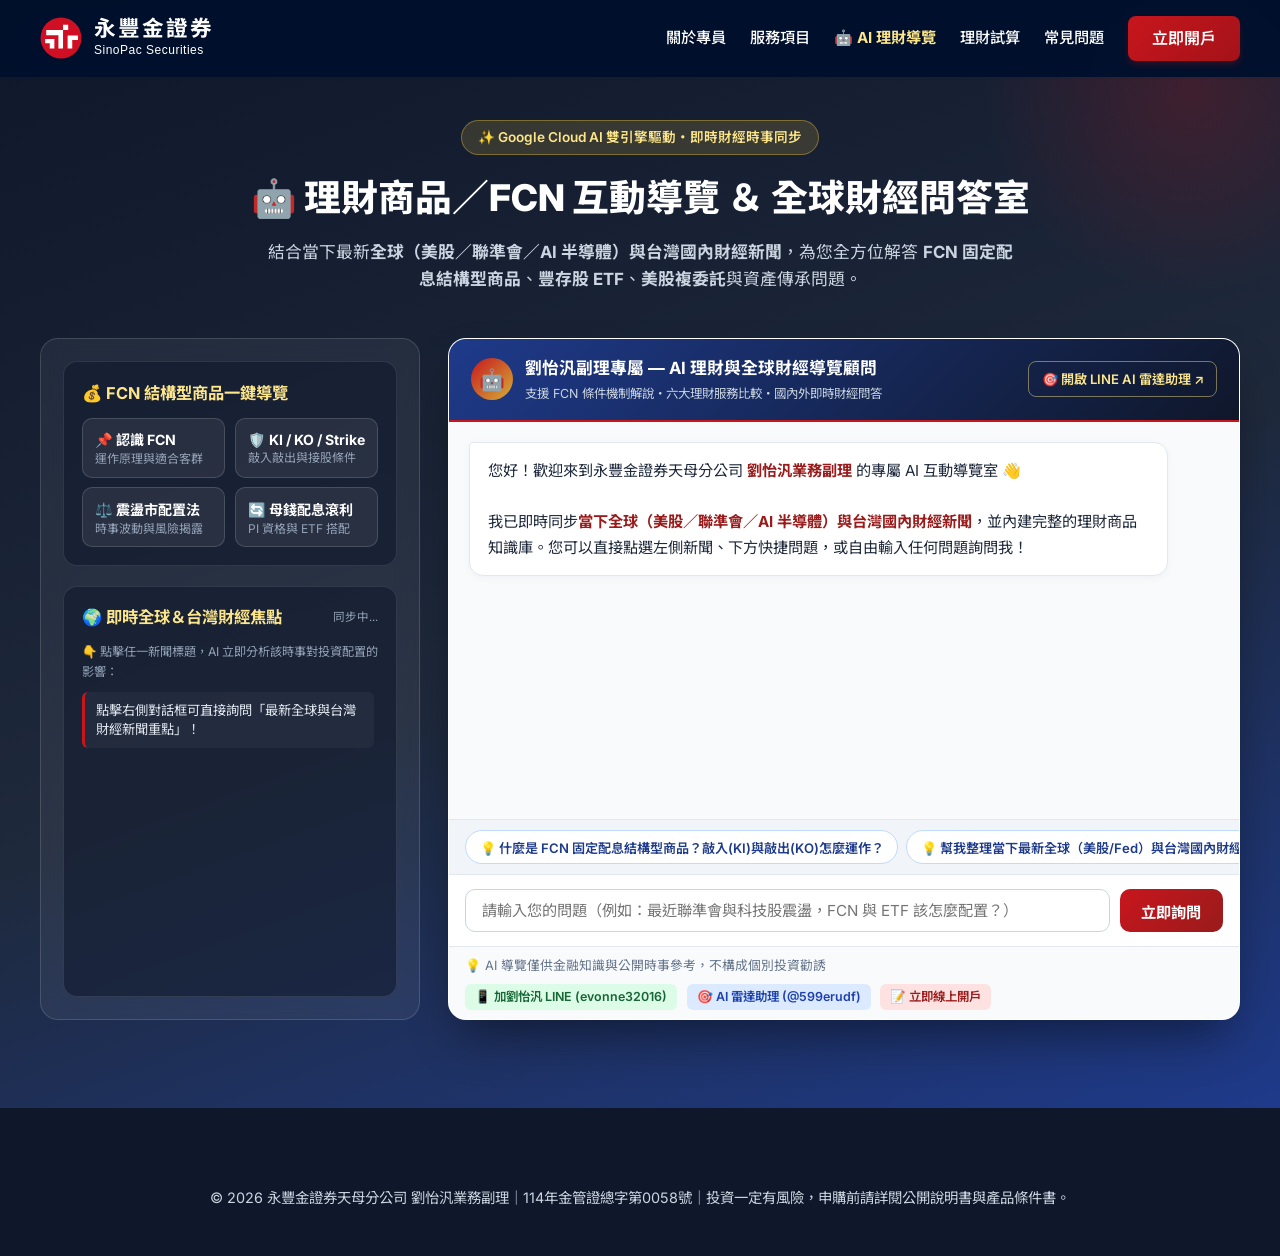
==== commit b80f88e5: "Upgrade live financial news highlights to 12 fast multi-source items" ====
--- a/ai_advisor.html
+++ b/ai_advisor.html
@@ -9,7 +9,7 @@
     <link crossorigin="" href="https://fonts.gstatic.com" rel="preconnect"/>
     <link href="https://fonts.googleapis.com/css2?family=Inter:wght@400;500;600;800&amp;family=Noto+Sans+TC:wght@400;500;700;900&amp;display=swap" rel="stylesheet"/>
     <link href="styles.css" rel="stylesheet"/>
-    <link href="advisor_ai.css" rel="stylesheet"/>
+    <link href="advisor_ai.css?v=20261114v3" rel="stylesheet"/>
     <link rel="canonical" href="https://howard7199.github.io/financial-advisor/ai_advisor.html"/>
 </head>
 <body>
@@ -126,6 +126,6 @@
         </div>
     </footer>
 
-    <script src="advisor_ai.js"></script>
+    <script src="advisor_ai.js?v=20261114v4"></script>
 </body>
 </html>
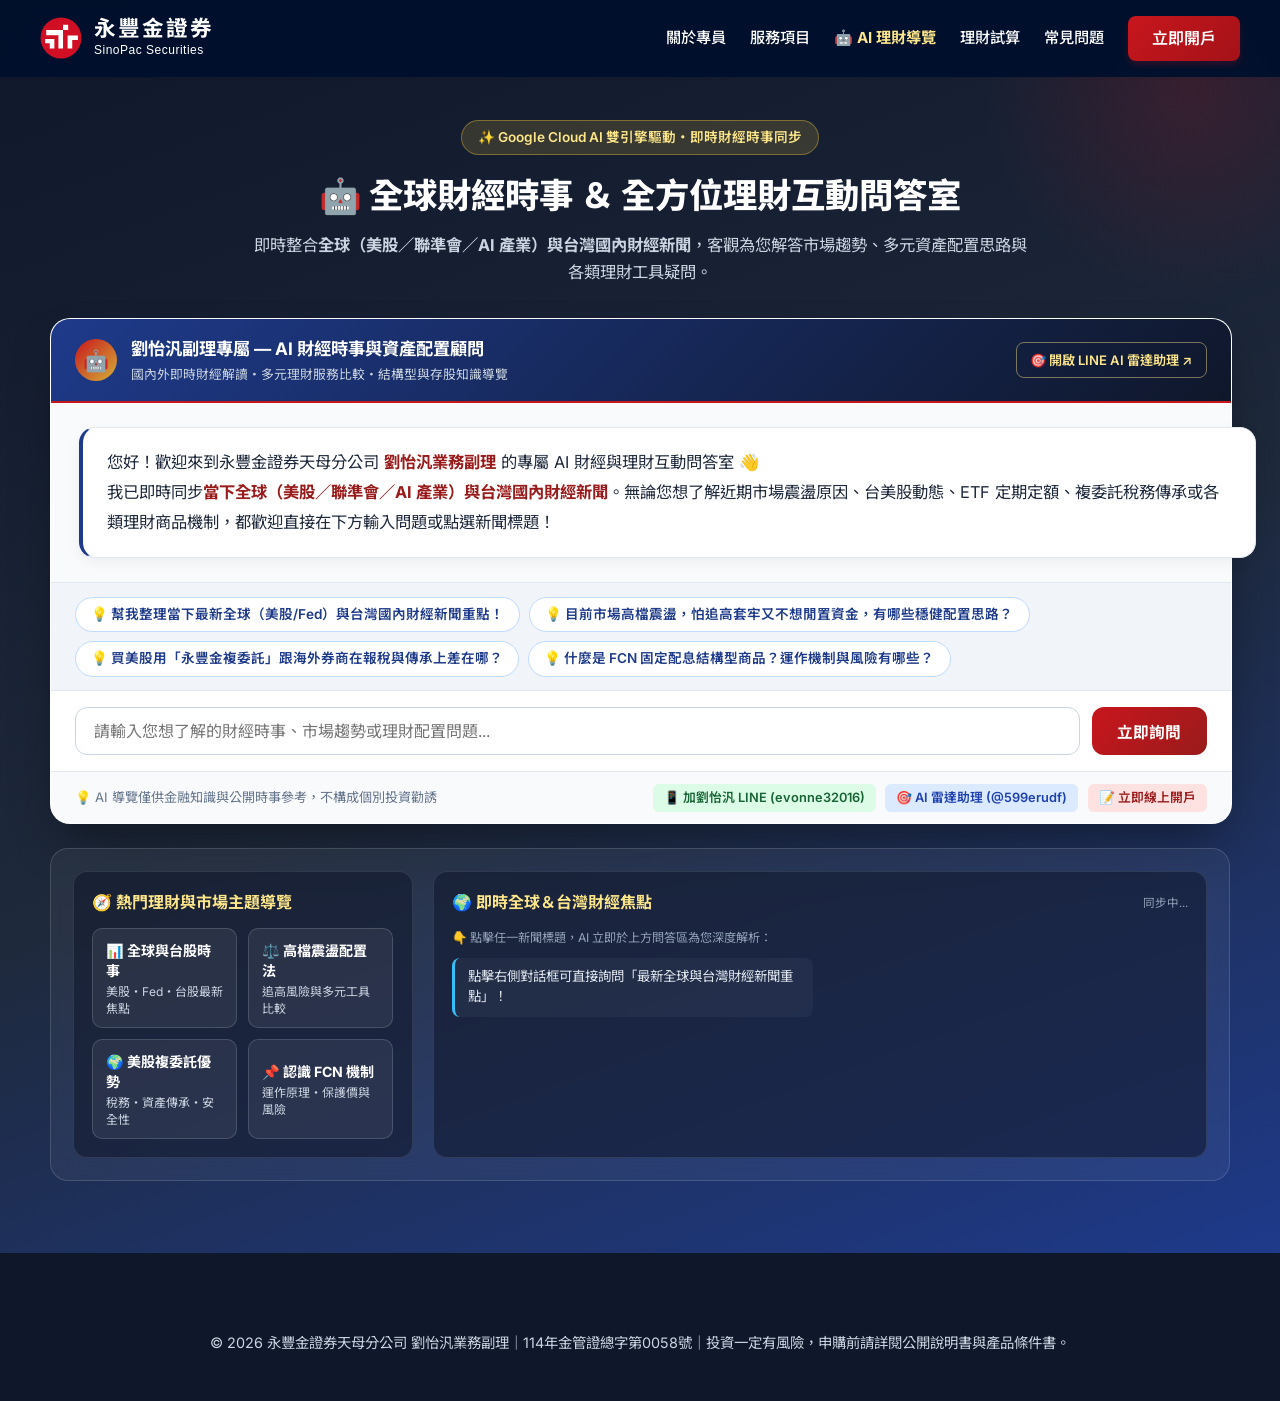
==== commit c6fb86ef: "Full-width auto-expanding answer view and consultative non-pushy advisory tone" ====
--- a/ai_advisor.html
+++ b/ai_advisor.html
@@ -9,7 +9,7 @@
     <link crossorigin="" href="https://fonts.gstatic.com" rel="preconnect"/>
     <link href="https://fonts.googleapis.com/css2?family=Inter:wght@400;500;600;800&amp;family=Noto+Sans+TC:wght@400;500;700;900&amp;display=swap" rel="stylesheet"/>
     <link href="styles.css" rel="stylesheet"/>
-    <link href="advisor_ai.css?v=20261114v3" rel="stylesheet"/>
+    <link href="advisor_ai.css?v=20261115v5" rel="stylesheet"/>
     <link rel="canonical" href="https://howard7199.github.io/financial-advisor/ai_advisor.html"/>
 </head>
 <body>
@@ -37,32 +37,32 @@
         <div class="container">
             <div class="ai-advisor-header">
                 <div class="ai-advisor-badge">✨ Google Cloud AI 雙引擎驅動・即時財經時事同步</div>
-                <h1 class="ai-advisor-title">🤖 理財商品／FCN 互動導覽 ＆ 全球財經問答室</h1>
+                <h1 class="ai-advisor-title">🤖 全球財經時事 ＆ 全方位理財互動問答室</h1>
                 <p class="ai-advisor-subtitle">
-                    結合當下最新<strong>全球（美股／聯準會／AI 半導體）與台灣國內財經新聞</strong>，為您全方位解答 <strong>FCN 固定配息結構型商品</strong>、<strong>豐存股 ETF</strong>、<strong>美股複委託</strong>與資產傳承問題。
+                    即時整合<strong>全球（美股／聯準會／AI 產業）與台灣國內財經新聞</strong>，客觀為您解答市場趨勢、多元資產配置思路與各類理財工具疑問。
                 </p>
             </div>
 
             <div class="ai-workspace-grid">
                 <div class="ai-side-panel">
                     <div class="ai-panel-card">
-                        <h3>💰 FCN 結構型商品一鍵導覽</h3>
+                        <h3>🧭 熱門理財與市場主題導覽</h3>
                         <div class="fcn-mini-terms">
-                            <button type="button" class="fcn-term-btn" data-ai-prompt="請用白話文完整介紹什麼是 FCN 固定配息結構型商品？適合什麼樣的投資人與市場環境？">
-                                <strong>📌 認識 FCN</strong>
-                                <span>運作原理與適合客群</span>
+                            <button type="button" class="fcn-term-btn" data-ai-prompt="請幫我整理當下最新全球（美股、聯準會利率）與台灣國內財經新聞的核心重點與市場觀察！">
+                                <strong>📊 全球與台股時事</strong>
+                                <span>美股・Fed・台股最新焦點</span>
                             </button>
-                            <button type="button" class="fcn-term-btn" data-ai-prompt="請詳細解釋 FCN 的執行價(Strike)、敲出價(KO提前出場)與敲入價(KI下限保護)分別是什麼意思？什麼情況下會接到股票？">
-                                <strong>🛡️ KI / KO / Strike</strong>
-                                <span>敲入敲出與接股條件</span>
+                            <button type="button" class="fcn-term-btn" data-ai-prompt="面對目前股市高檔震盪，投資人常擔心追高被套牢、空手又怕踏空，實務上有哪些兼顧下檔防禦與穩定現金流的多元配置思路？">
+                                <strong>⚖️ 高檔震盪配置法</strong>
+                                <span>追高風險與多元工具比較</span>
                             </button>
-                            <button type="button" class="fcn-term-btn" data-ai-prompt="在近期全球科技股與聯準會利率震盪環境下，配置 FCN 在挑選連結標的與設定 KI 保護價時要注意什麼風險？">
-                                <strong>⚖️ 震盪市配置法</strong>
-                                <span>時事波動與風險揭露</span>
+                            <button type="button" class="fcn-term-btn" data-ai-prompt="透過國內券商「複委託」投資美股，跟自己開海外券商相比，在海外所得稅務、遺產傳承與資金安全上有什麼差異？">
+                                <strong>🌍 美股複委託優勢</strong>
+                                <span>稅務・資產傳承・安全性</span>
                             </button>
-                            <button type="button" class="fcn-term-btn" data-ai-prompt="什麼是把 FCN 每月配息轉投入豐存股定期定額的『母錢領息、子錢滾利』雙引擎策略？申購 FCN 需要什麼專業投資人(PI)資格？">
-                                <strong>🔄 母錢配息滾利</strong>
-                                <span>PI 資格與 ETF 搭配</span>
+                            <button type="button" class="fcn-term-btn" data-ai-prompt="請用客觀白話的方式介紹什麼是 FCN 固定配息結構型商品？它的折價執行(Strike)、敲出(KO)與敲入保護(KI)機制及風險是什麼？">
+                                <strong>📌 認識 FCN 機制</strong>
+                                <span>運作原理・保護價與風險</span>
                             </button>
                         </div>
                     </div>
@@ -72,20 +72,20 @@
                             <span>🌍 即時全球＆台灣財經焦點</span>
                             <span id="live-news-stamp" style="font-size:0.72rem;color:#94A3B8;font-weight:400;">同步中...</span>
                         </h3>
-                        <p style="margin:0 0 0.65rem 0;font-size:0.76rem;color:#94A3B8;">👇 點擊任一新聞標題，AI 立即分析該時事對投資配置的影響：</p>
+                        <p style="margin:0 0 0.65rem 0;font-size:0.76rem;color:#94A3B8;">👇 點擊任一新聞標題，AI 立即於上方問答區為您深度解析：</p>
                         <div class="news-live-list" id="live-news-list">
                             <div class="news-live-item">正在載入最新美股、聯準會與台股即時新聞...</div>
                         </div>
                     </div>
                 </div>
 
-                <div class="ai-chat-card" style="height: 680px;">
+                <div class="ai-chat-card">
                     <div class="ai-chat-topbar">
                         <div class="ai-chat-topbar-info">
                             <div class="ai-avatar-circle">🤖</div>
                             <div>
-                                <h4>劉怡汎副理專屬 — AI 理財與全球財經導覽顧問</h4>
-                                <p>支援 FCN 條件機制解說・六大理財服務比較・國內外即時財經問答</p>
+                                <h4>劉怡汎副理專屬 — AI 財經時事與資產配置顧問</h4>
+                                <p>國內外即時財經解讀・多元理財服務比較・結構型與存股知識導覽</p>
                             </div>
                         </div>
                         <a href="https://line.me/R/ti/p/@599erudf" target="_blank" rel="noopener" class="ai-fullscreen-link">🎯 開啟 LINE AI 雷達助理 ↗</a>
@@ -93,15 +93,15 @@
 
                     <div class="ai-messages-box" id="inline-ai-messages">
                         <div class="ai-msg ai-msg-bot">
-                            您好！歡迎來到永豐金證券天母分公司 <strong>劉怡汎業務副理</strong> 的專屬 AI 互動導覽室 👋<br><br>
-                            我已即時同步<strong>當下全球（美股／聯準會／AI 半導體）與台灣國內財經新聞</strong>，並內建完整的理財商品知識庫。您可以直接點選左側新聞、下方快捷問題，或自由輸入任何問題詢問我！
+                            您好！歡迎來到永豐金證券天母分公司 <strong>劉怡汎業務副理</strong> 的專屬 AI 財經與理財互動問答室 👋<br>
+                            我已即時同步<strong>當下全球（美股／聯準會／AI 產業）與台灣國內財經新聞</strong>。無論您想了解近期市場震盪原因、台美股動態、ETF 定期定額、複委託稅務傳承或各類理財商品機制，都歡迎直接在下方輸入問題或點選新聞標題！
                         </div>
                     </div>
 
                     <div class="ai-chips-bar" id="inline-ai-chips"></div>
 
                     <div class="ai-input-area">
-                        <input type="text" class="ai-input-field" id="inline-ai-input" placeholder="請輸入您的問題（例如：最近聯準會與科技股震盪，FCN 與 ETF 該怎麼配置？）" />
+                        <input type="text" class="ai-input-field" id="inline-ai-input" placeholder="請輸入您想了解的財經時事、市場趨勢或理財配置問題..." />
                         <button type="button" class="ai-send-btn" id="inline-ai-send">立即詢問</button>
                     </div>
 
@@ -126,6 +126,6 @@
         </div>
     </footer>
 
-    <script src="advisor_ai.js?v=20261114v4"></script>
+    <script src="advisor_ai.js?v=20261115v5"></script>
 </body>
 </html>
--- a/advisor_ai.css
+++ b/advisor_ai.css
@@ -1,4 +1,4 @@
-/* === 永豐金證券 劉怡汎業務副理 — AI 理財與 FCN 互動導覽樣式 === */
+/* === 永豐金證券 劉怡汎業務副理 — AI 財經時事與資產配置互動導覽樣式 (全寬自適應大視野版) === */
 
 .hero-cta {
     flex-wrap: wrap;
@@ -32,11 +32,15 @@
 
 /* --- 首頁與獨立頁 AI 互動導覽專區 --- */
 .ai-advisor-section {
-    padding: 5.5rem 0;
+    padding: 4.5rem 0;
     background: linear-gradient(160deg, #0F172A 0%, #1E293B 55%, #1E3A8A 100%);
     color: #F8FAFC;
     position: relative;
     overflow: hidden;
+}
+
+.ai-advisor-section .container {
+    max-width: 1180px;
 }
 
 .ai-advisor-section::before {
@@ -46,14 +50,14 @@
     right: -120px;
     width: 420px;
     height: 420px;
-    background: radial-gradient(circle, rgba(200, 22, 29, 0.22) 0%, transparent 70%);
+    background: radial-gradient(circle, rgba(200, 22, 29, 0.18) 0%, transparent 70%);
     border-radius: 50%;
     pointer-events: none;
 }
 
 .ai-advisor-header {
     text-align: center;
-    margin-bottom: 2.8rem;
+    margin-bottom: 2rem;
 }
 
 .ai-advisor-badge {
@@ -67,37 +71,308 @@
     border-radius: 999px;
     font-size: 0.85rem;
     font-weight: 600;
-    margin-bottom: 0.9rem;
+    margin-bottom: 0.8rem;
 }
 
 .ai-advisor-title {
-    font-size: 2.3rem;
+    font-size: 2.15rem;
     font-weight: 800;
     color: #FFFFFF;
-    margin: 0 0 0.7rem 0;
+    margin: 0 0 0.6rem 0;
 }
 
 .ai-advisor-subtitle {
     color: #CBD5E1;
-    font-size: 1.05rem;
-    max-width: 760px;
+    font-size: 1.02rem;
+    max-width: 780px;
     margin: 0 auto;
-}
-
+    line-height: 1.65;
+}
+
+/* 全寬度上下堆疊架構：上方 100% 滿版問答主舞台（重點最大化！），下方雙欄主題與即時財經新聞 */
 .ai-workspace-grid {
-    display: grid;
-    grid-template-columns: 380px 1fr;
-    gap: 1.75rem;
-    align-items: stretch;
-}
-
+    display: flex;
+    flex-direction: column;
+    gap: 1.5rem;
+}
+
+/* 問答主舞台排第一順位，100% 全寬、高度隨回答內容自動完整展開，徹底告別窄小內捲軸！ */
+.ai-chat-card {
+    order: 1;
+    width: 100%;
+    height: auto !important;
+    min-height: 0;
+    background: #FFFFFF;
+    color: #1E293B;
+    border-radius: 20px;
+    box-shadow: 0 25px 50px -12px rgba(0, 0, 0, 0.42);
+    display: flex;
+    flex-direction: column;
+    overflow: visible;
+    border: 1px solid rgba(255, 255, 255, 0.22);
+}
+
+.ai-chat-topbar {
+    background: linear-gradient(135deg, #1E3A8A 0%, #0F172A 100%);
+    color: #FFFFFF;
+    padding: 1rem 1.5rem;
+    border-radius: 19px 19px 0 0;
+    display: flex;
+    align-items: center;
+    justify-content: space-between;
+    gap: 1rem;
+    border-bottom: 2px solid #C8161D;
+}
+
+.ai-chat-topbar-info {
+    display: flex;
+    align-items: center;
+    gap: 0.85rem;
+}
+
+.ai-avatar-circle {
+    width: 42px;
+    height: 42px;
+    border-radius: 50%;
+    background: linear-gradient(135deg, #C8161D, #D4AF37);
+    display: flex;
+    align-items: center;
+    justify-content: center;
+    font-size: 1.3rem;
+    flex-shrink: 0;
+}
+
+.ai-chat-topbar h4 {
+    margin: 0;
+    font-size: 1.08rem;
+    font-weight: 700;
+}
+
+.ai-chat-topbar p {
+    margin: 2px 0 0 0;
+    font-size: 0.8rem;
+    color: #CBD5E1;
+}
+
+.ai-fullscreen-link {
+    color: #FDE68A;
+    text-decoration: none;
+    font-size: 0.82rem;
+    font-weight: 600;
+    padding: 0.42rem 0.85rem;
+    border: 1px solid rgba(253, 230, 138, 0.45);
+    border-radius: 8px;
+    white-space: nowrap;
+    transition: all 0.2s;
+}
+
+.ai-fullscreen-link:hover {
+    background: rgba(253, 230, 138, 0.15);
+}
+
+/* 對話回答區：未提問時緊湊無大片留白；提問後隨文章長度 100% 完整撐開，直接滑網頁即可舒適閱讀全文！ */
+.ai-messages-box {
+    padding: 1.5rem 1.75rem;
+    background: #F8FAFC;
+    display: flex;
+    flex-direction: column;
+    gap: 1.15rem;
+    height: auto;
+    max-height: none;
+    overflow-y: visible;
+}
+
+.ai-msg {
+    padding: 1.25rem 1.5rem;
+    border-radius: 16px;
+    font-size: 1.02rem;
+    line-height: 1.82;
+    word-break: break-word;
+}
+
+/* AI 回答泡泡佔滿 100% 寬度，像專業財經專欄一樣寬敞清晰 */
+.ai-msg-bot {
+    width: 100%;
+    max-width: 100%;
+    align-self: stretch;
+    background: #FFFFFF;
+    color: #1E293B;
+    border: 1px solid #E2E8F0;
+    border-left: 4px solid #1E3A8A;
+    box-shadow: 0 4px 14px rgba(15, 23, 42, 0.05);
+}
+
+.ai-msg-user {
+    max-width: 85%;
+    align-self: flex-end;
+    background: linear-gradient(135deg, #1E3A8A, #2563EB);
+    color: #FFFFFF;
+    border-top-right-radius: 4px;
+    padding: 0.85rem 1.25rem;
+    font-size: 0.98rem;
+}
+
+.ai-msg-bot h3, .ai-msg-bot h4 {
+    color: #1E3A8A;
+    margin: 1rem 0 0.5rem 0;
+    font-size: 1.12rem;
+    padding-bottom: 0.35rem;
+    border-bottom: 1px solid #F1F5F9;
+}
+
+.ai-msg-bot h3:first-child, .ai-msg-bot h4:first-child {
+    margin-top: 0;
+}
+
+.ai-msg-bot ul, .ai-msg-bot ol {
+    margin: 0.5rem 0 0.85rem 0;
+    padding-left: 1.4rem;
+}
+
+.ai-msg-bot li {
+    margin-bottom: 0.45rem;
+}
+
+.ai-msg-bot strong {
+    color: #991B1B;
+}
+
+.ai-msg-sources {
+    margin-top: 0.9rem;
+    padding-top: 0.65rem;
+    border-top: 1px dashed #CBD5E1;
+    display: flex;
+    flex-wrap: wrap;
+    gap: 0.45rem;
+    font-size: 0.78rem;
+    color: #64748B;
+}
+
+.ai-source-tag {
+    background: #EFF6FF;
+    color: #1E40AF;
+    padding: 3px 10px;
+    border-radius: 999px;
+    font-weight: 500;
+}
+
+/* 快捷問題膠囊：自動換行，消除醜陋的灰色橫向捲軸 */
+.ai-chips-bar {
+    padding: 0.85rem 1.5rem;
+    background: #F1F5F9;
+    border-top: 1px solid #E2E8F0;
+    display: flex;
+    flex-wrap: wrap;
+    gap: 0.55rem;
+}
+
+.ai-chip-btn {
+    background: #FFFFFF;
+    color: #1E3A8A;
+    border: 1px solid #BFDBFE;
+    border-radius: 999px;
+    padding: 0.45rem 0.95rem;
+    font-size: 0.85rem;
+    font-weight: 600;
+    cursor: pointer;
+    transition: all 0.2s ease;
+    font-family: inherit;
+    text-align: left;
+    line-height: 1.4;
+}
+
+.ai-chip-btn:hover {
+    background: #1E3A8A;
+    color: #FFFFFF;
+    border-color: #1E3A8A;
+}
+
+.ai-input-area {
+    padding: 1rem 1.5rem;
+    background: #FFFFFF;
+    border-top: 1px solid #E2E8F0;
+    display: flex;
+    gap: 0.75rem;
+}
+
+.ai-input-field {
+    flex: 1;
+    border: 1.5px solid #CBD5E1;
+    border-radius: 12px;
+    padding: 0.82rem 1.1rem;
+    font-size: 1rem;
+    font-family: inherit;
+    outline: none;
+    transition: border-color 0.2s;
+}
+
+.ai-input-field:focus {
+    border-color: #1E3A8A;
+}
+
+.ai-send-btn {
+    background: linear-gradient(135deg, #C8161D, #991B1B);
+    color: #FFFFFF;
+    border: none;
+    border-radius: 12px;
+    padding: 0 1.6rem;
+    font-weight: 700;
+    font-size: 0.98rem;
+    cursor: pointer;
+    font-family: inherit;
+    white-space: nowrap;
+    transition: opacity 0.2s, transform 0.2s;
+}
+
+.ai-send-btn:hover {
+    transform: translateY(-1px);
+}
+
+.ai-send-btn:disabled {
+    opacity: 0.55;
+    cursor: not-allowed;
+}
+
+.ai-bottom-actions {
+    padding: 0.7rem 1.5rem;
+    background: #F8FAFC;
+    border-top: 1px solid #E2E8F0;
+    border-radius: 0 0 19px 19px;
+    display: flex;
+    flex-wrap: wrap;
+    justify-content: space-between;
+    align-items: center;
+    gap: 0.6rem;
+    font-size: 0.82rem;
+}
+
+.ai-bottom-links {
+    display: flex;
+    flex-wrap: wrap;
+    gap: 0.6rem;
+}
+
+.ai-mini-cta {
+    text-decoration: none;
+    font-weight: 600;
+    padding: 4px 11px;
+    border-radius: 6px;
+    font-size: 0.8rem;
+}
+
+.ai-mini-cta-line { background: #DCFCE7; color: #166534; }
+.ai-mini-cta-radar { background: #DBEAFE; color: #1E40AF; }
+.ai-mini-cta-open { background: #FEE2E2; color: #991B1B; }
+
+/* 下方輔助資訊面板：左右雙欄並排（左：多元主題捷徑｜右：12則即時全球＆台灣新聞雙欄網格） */
 .ai-side-panel {
-    background: rgba(255, 255, 255, 0.06);
+    order: 2;
+    background: rgba(255, 255, 255, 0.05);
     border: 1px solid rgba(255, 255, 255, 0.14);
     border-radius: 18px;
-    padding: 1.4rem;
-    display: flex;
-    flex-direction: column;
+    padding: 1.35rem;
+    display: grid;
+    grid-template-columns: 340px 1fr;
     gap: 1.25rem;
     backdrop-filter: blur(12px);
 }
@@ -106,12 +381,12 @@
     background: rgba(15, 23, 42, 0.55);
     border: 1px solid rgba(255, 255, 255, 0.1);
     border-radius: 14px;
-    padding: 1.1rem;
+    padding: 1.15rem;
 }
 
 .ai-panel-card h3 {
     margin: 0 0 0.75rem 0;
-    font-size: 1.02rem;
+    font-size: 1rem;
     color: #FDE68A;
     display: flex;
     align-items: center;
@@ -121,14 +396,14 @@
 .fcn-mini-terms {
     display: grid;
     grid-template-columns: 1fr 1fr;
-    gap: 0.6rem;
+    gap: 0.65rem;
 }
 
 .fcn-term-btn {
     background: rgba(255, 255, 255, 0.07);
     border: 1px solid rgba(255, 255, 255, 0.15);
     border-radius: 10px;
-    padding: 0.65rem 0.75rem;
+    padding: 0.7rem 0.8rem;
     color: #F1F5F9;
     text-align: left;
     cursor: pointer;
@@ -137,8 +412,8 @@
 }
 
 .fcn-term-btn:hover {
-    background: rgba(200, 22, 29, 0.28);
-    border-color: rgba(248, 113, 113, 0.6);
+    background: rgba(59, 130, 246, 0.25);
+    border-color: rgba(147, 197, 253, 0.6);
     transform: translateY(-2px);
 }
 
@@ -146,36 +421,38 @@
     display: block;
     font-size: 0.88rem;
     color: #FFFFFF;
+    margin-bottom: 2px;
 }
 
 .fcn-term-btn span {
     font-size: 0.75rem;
-    color: #94A3B8;
+    color: #CBD5E1;
 }
 
 .news-live-list {
-    display: flex;
-    flex-direction: column;
-    gap: 0.6rem;
-    max-height: 290px;
+    display: grid;
+    grid-template-columns: repeat(auto-fill, minmax(260px, 1fr));
+    gap: 0.65rem;
+    max-height: 280px;
     overflow-y: auto;
     padding-right: 4px;
 }
 
 .news-live-item {
     background: rgba(255, 255, 255, 0.04);
-    border-left: 3px solid #C8161D;
-    border-radius: 6px;
-    padding: 0.55rem 0.7rem;
-    font-size: 0.83rem;
+    border-left: 3px solid #38BDF8;
+    border-radius: 8px;
+    padding: 0.6rem 0.8rem;
+    font-size: 0.84rem;
     color: #E2E8F0;
     cursor: pointer;
-    transition: background 0.2s ease;
-    line-height: 1.45;
+    transition: background 0.2s ease, transform 0.15s ease;
+    line-height: 1.48;
 }
 
 .news-live-item:hover {
     background: rgba(255, 255, 255, 0.12);
+    transform: translateY(-1px);
 }
 
 .news-live-cat {
@@ -183,256 +460,10 @@
     color: #93C5FD;
     font-weight: 600;
     display: block;
-    margin-bottom: 2px;
-}
-
-.ai-chat-card {
-    background: #FFFFFF;
-    color: #1E293B;
-    border-radius: 18px;
-    box-shadow: 0 25px 50px -12px rgba(0, 0, 0, 0.45);
-    display: flex;
-    flex-direction: column;
-    height: 640px;
-    overflow: hidden;
-    border: 1px solid rgba(255, 255, 255, 0.2);
-}
-
-.ai-chat-topbar {
-    background: linear-gradient(135deg, #1E3A8A 0%, #0F172A 100%);
-    color: #FFFFFF;
-    padding: 1rem 1.35rem;
-    display: flex;
-    align-items: center;
-    justify-content: space-between;
-    gap: 1rem;
-    border-bottom: 2px solid #C8161D;
-}
-
-.ai-chat-topbar-info {
-    display: flex;
-    align-items: center;
-    gap: 0.8rem;
-}
-
-.ai-avatar-circle {
-    width: 42px;
-    height: 42px;
-    border-radius: 50%;
-    background: linear-gradient(135deg, #C8161D, #D4AF37);
-    display: flex;
-    align-items: center;
-    justify-content: center;
-    font-size: 1.3rem;
-    flex-shrink: 0;
-}
-
-.ai-chat-topbar h4 {
-    margin: 0;
-    font-size: 1.05rem;
-    font-weight: 700;
-}
-
-.ai-chat-topbar p {
-    margin: 2px 0 0 0;
-    font-size: 0.78rem;
-    color: #CBD5E1;
-}
-
-.ai-fullscreen-link {
-    color: #FDE68A;
-    text-decoration: none;
-    font-size: 0.82rem;
-    font-weight: 600;
-    padding: 0.4rem 0.8rem;
-    border: 1px solid rgba(253, 230, 138, 0.45);
-    border-radius: 8px;
-    white-space: nowrap;
-    transition: all 0.2s;
-}
-
-.ai-fullscreen-link:hover {
-    background: rgba(253, 230, 138, 0.15);
-}
-
-.ai-messages-box {
-    flex: 1;
-    overflow-y: auto;
-    padding: 1.25rem;
-    background: #F8FAFC;
-    display: flex;
-    flex-direction: column;
-    gap: 1rem;
-}
-
-.ai-msg {
-    max-width: 88%;
-    padding: 0.95rem 1.15rem;
-    border-radius: 14px;
-    font-size: 0.95rem;
-    line-height: 1.68;
-    word-break: break-word;
-}
-
-.ai-msg-bot {
-    align-self: flex-start;
-    background: #FFFFFF;
-    color: #1E293B;
-    border: 1px solid #E2E8F0;
-    border-top-left-radius: 4px;
-    box-shadow: 0 2px 8px rgba(15, 23, 42, 0.04);
-}
-
-.ai-msg-user {
-    align-self: flex-end;
-    background: linear-gradient(135deg, #1E3A8A, #2563EB);
-    color: #FFFFFF;
-    border-top-right-radius: 4px;
-}
-
-.ai-msg-bot h3, .ai-msg-bot h4 {
-    color: #1E3A8A;
-    margin: 0.8rem 0 0.4rem 0;
-    font-size: 1rem;
-}
-
-.ai-msg-bot ul, .ai-msg-bot ol {
-    margin: 0.4rem 0;
-    padding-left: 1.3rem;
-}
-
-.ai-msg-bot li {
-    margin-bottom: 0.3rem;
-}
-
-.ai-msg-bot strong {
-    color: #991B1B;
-}
-
-.ai-msg-sources {
-    margin-top: 0.7rem;
-    padding-top: 0.55rem;
-    border-top: 1px dashed #CBD5E1;
-    display: flex;
-    flex-wrap: wrap;
-    gap: 0.4rem;
-    font-size: 0.74rem;
-    color: #64748B;
-}
-
-.ai-source-tag {
-    background: #EFF6FF;
-    color: #1E40AF;
-    padding: 2px 8px;
-    border-radius: 999px;
-    font-weight: 500;
-}
-
-.ai-chips-bar {
-    padding: 0.65rem 1rem;
-    background: #F1F5F9;
-    border-top: 1px solid #E2E8F0;
-    display: flex;
-    gap: 0.5rem;
-    overflow-x: auto;
-    white-space: nowrap;
-}
-
-.ai-chip-btn {
-    background: #FFFFFF;
-    color: #1E3A8A;
-    border: 1px solid #BFDBFE;
-    border-radius: 999px;
-    padding: 0.4rem 0.85rem;
-    font-size: 0.82rem;
-    font-weight: 600;
-    cursor: pointer;
-    transition: all 0.2s ease;
-    font-family: inherit;
-    flex-shrink: 0;
-}
-
-.ai-chip-btn:hover {
-    background: #1E3A8A;
-    color: #FFFFFF;
-    border-color: #1E3A8A;
-}
-
-.ai-input-area {
-    padding: 0.85rem 1rem;
-    background: #FFFFFF;
-    border-top: 1px solid #E2E8F0;
-    display: flex;
-    gap: 0.6rem;
-}
-
-.ai-input-field {
-    flex: 1;
-    border: 1.5px solid #CBD5E1;
-    border-radius: 10px;
-    padding: 0.7rem 1rem;
-    font-size: 0.95rem;
-    font-family: inherit;
-    outline: none;
-    transition: border-color 0.2s;
-}
-
-.ai-input-field:focus {
-    border-color: #1E3A8A;
-}
-
-.ai-send-btn {
-    background: linear-gradient(135deg, #C8161D, #991B1B);
-    color: #FFFFFF;
-    border: none;
-    border-radius: 10px;
-    padding: 0 1.35rem;
-    font-weight: 700;
-    font-size: 0.95rem;
-    cursor: pointer;
-    font-family: inherit;
-    transition: opacity 0.2s, transform 0.2s;
-}
-
-.ai-send-btn:hover {
-    transform: translateY(-1px);
-}
-
-.ai-send-btn:disabled {
-    opacity: 0.55;
-    cursor: not-allowed;
-}
-
-.ai-bottom-actions {
-    padding: 0.55rem 1rem;
-    background: #F8FAFC;
-    border-top: 1px solid #E2E8F0;
-    display: flex;
-    flex-wrap: wrap;
-    justify-content: space-between;
-    align-items: center;
-    gap: 0.5rem;
-    font-size: 0.8rem;
-}
-
-.ai-bottom-links {
-    display: flex;
-    flex-wrap: wrap;
-    gap: 0.6rem;
-}
-
-.ai-mini-cta {
-    text-decoration: none;
-    font-weight: 600;
-    padding: 3px 10px;
-    border-radius: 6px;
-    font-size: 0.78rem;
-}
-
-.ai-mini-cta-line { background: #DCFCE7; color: #166534; }
-.ai-mini-cta-radar { background: #DBEAFE; color: #1E40AF; }
-.ai-mini-cta-open { background: #FEE2E2; color: #991B1B; }
-
+    margin-bottom: 3px;
+}
+
+/* --- 子頁面右下角浮動抽屜（同樣加大閱讀視野！） --- */
 .ai-fab-button {
     position: fixed;
     right: 24px;
@@ -462,26 +493,75 @@
     position: fixed;
     right: 24px;
     bottom: 86px;
-    width: 390px;
+    width: 620px;
     max-width: calc(100vw - 32px);
-    height: 540px;
-    max-height: calc(100vh - 120px);
+    height: min(82vh, 760px) !important;
     z-index: 9999;
     display: none;
+    overflow: hidden;
+}
+
+.ai-fab-drawer .ai-messages-box {
+    flex: 1;
+    overflow-y: auto;
 }
 
 .ai-fab-drawer.open {
     display: flex;
 }
 
+/* --- 平板與手機版自適應：滿版舒適大字閱讀，零壓迫感 --- */
 @media (max-width: 960px) {
-    .ai-workspace-grid {
+    .ai-advisor-section {
+        padding: 3rem 0;
+    }
+    .ai-advisor-section .container {
+        padding-left: 12px;
+        padding-right: 12px;
+    }
+    .ai-advisor-title {
+        font-size: 1.6rem;
+    }
+    .ai-side-panel {
         grid-template-columns: 1fr;
-    }
-    .ai-chat-card {
-        height: 560px;
-    }
-    .ai-advisor-title {
-        font-size: 1.75rem;
-    }
-}
+        padding: 1rem;
+    }
+    .ai-chat-topbar {
+        padding: 0.85rem 1rem;
+        flex-wrap: wrap;
+    }
+    .ai-messages-box {
+        padding: 1rem;
+    }
+    .ai-msg {
+        padding: 1rem 1.1rem;
+        font-size: 0.98rem;
+        line-height: 1.78;
+    }
+    .ai-chips-bar {
+        padding: 0.7rem 1rem;
+    }
+    .ai-input-area {
+        padding: 0.8rem 1rem;
+        flex-direction: column;
+    }
+    .ai-send-btn {
+        padding: 0.78rem 1rem;
+        width: 100%;
+    }
+    .ai-bottom-actions {
+        padding: 0.65rem 1rem;
+    }
+    .news-live-list {
+        grid-template-columns: 1fr;
+    }
+    /* 手機開啟浮動視窗時直接接近全螢幕閱讀 */
+    .ai-fab-drawer {
+        right: 8px;
+        left: 8px;
+        bottom: 76px;
+        width: auto;
+        max-width: none;
+        height: calc(100vh - 92px) !important;
+    }
+}
